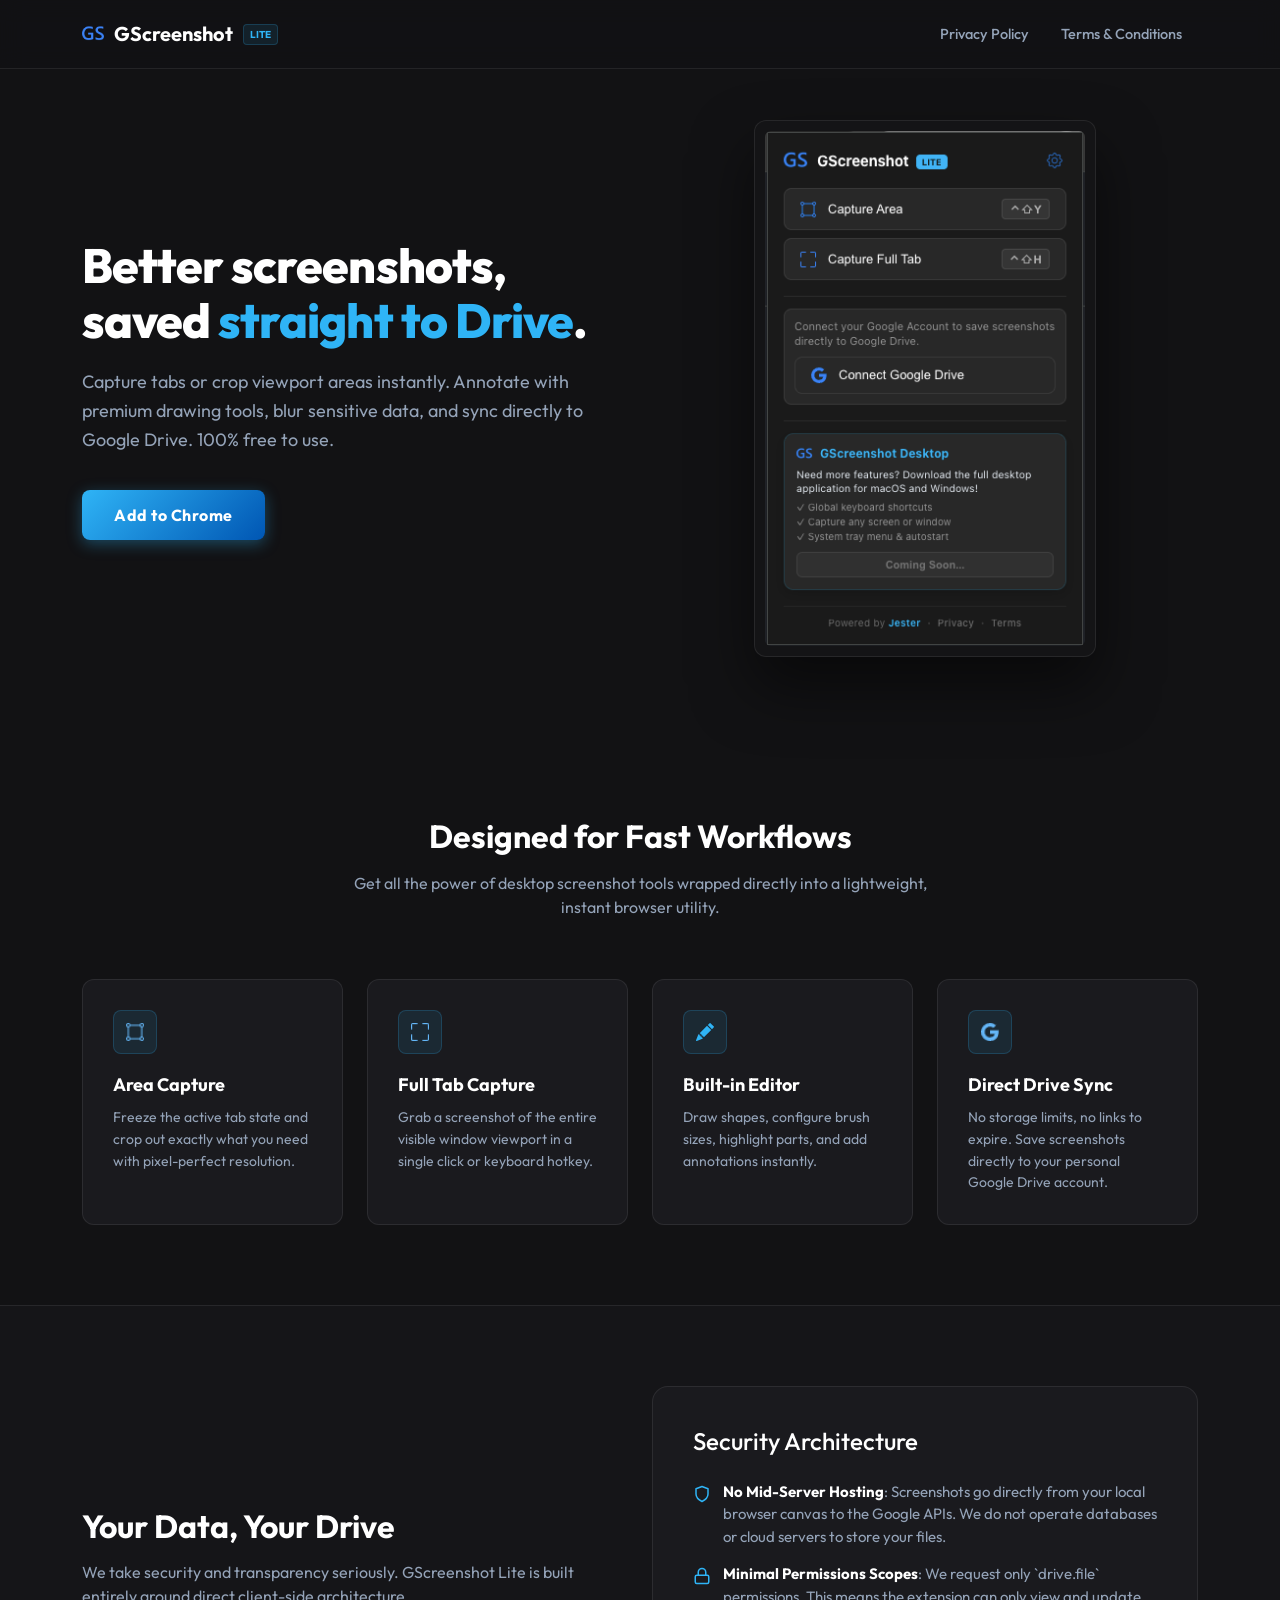
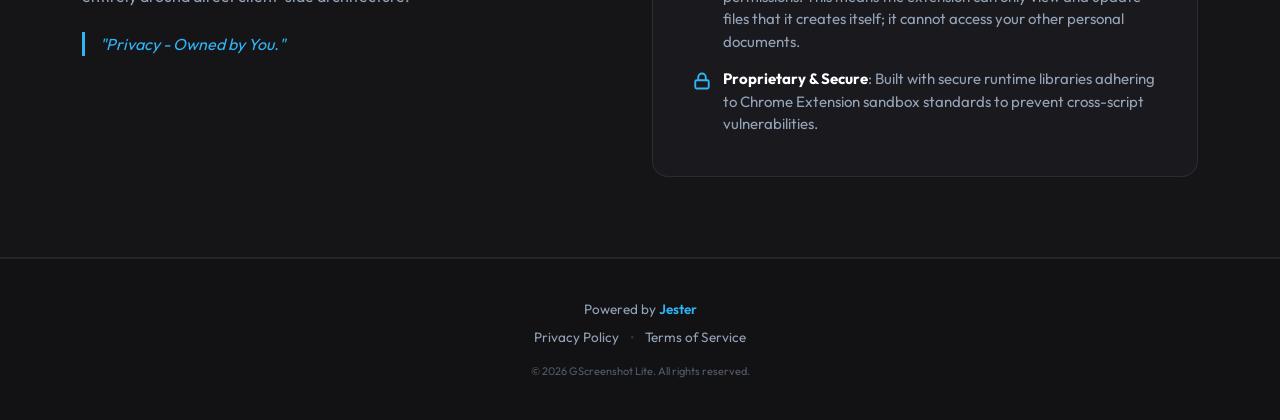
==== index.html @ 14235526 "feat: initialize landing page with project assets and documentation" ====
<!DOCTYPE html>
<html lang="en">

<head>
  <meta charset="UTF-8">
  <script>const preloaderStartTime = Date.now();</script>
  <meta name="viewport" content="width=device-width, initial-scale=1.0">

  <!-- Primary Meta Tags -->
  <title>GScreenshot Lite - Lightweight Screenshot Editor for Chrome</title>
  <meta name="title" content="GScreenshot Lite - Lightweight Screenshot Editor for Chrome">
  <meta name="description"
    content="Capture your browser tab or selected viewport areas, edit with clean tools, and save screenshots directly to Google Drive. 100% free to use.">
  <meta name="keywords"
    content="GScreenshot, GScreenshot Lite, Chrome Extension, screenshot tool, screen capture, Google Drive, image editor">
  <link rel="canonical" href="https://i-am-jester.github.io/GScreenshot-Lite/">

  <!-- Open Graph / Facebook -->
  <meta property="og:type" content="website">
  <meta property="og:url" content="https://i-am-jester.github.io/GScreenshot-Lite/">
  <meta property="og:title" content="GScreenshot Lite - Lightweight Screenshot Editor for Chrome">
  <meta property="og:description"
    content="Capture your browser tab or selected viewport areas, edit with clean tools, and save screenshots directly to Google Drive. 100% free to use.">
  <meta property="og:image" content="https://i-am-jester.github.io/GScreenshot-Lite/images/favicon.png">

  <!-- Twitter -->
  <meta property="twitter:card" content="summary_large_image">
  <meta property="twitter:url" content="https://i-am-jester.github.io/GScreenshot-Lite/">
  <meta property="twitter:title" content="GScreenshot Lite - Lightweight Screenshot Editor for Chrome">
  <meta property="twitter:description"
    content="Capture your browser tab or selected viewport areas, edit with clean tools, and save screenshots directly to Google Drive. 100% free to use.">
  <meta property="twitter:image" content="https://i-am-jester.github.io/GScreenshot-Lite/images/favicon.png">

  <!-- Bootstrap CSS -->
  <link href="css/bootstrap.min.css" rel="stylesheet">
  <!-- Custom Styles -->
  <link href="css/styles.css" rel="stylesheet">
  <!-- Favicon -->
  <link rel="icon" type="image/png" href="images/favicon.png">
</head>

<body>
  <!-- Preloader -->
  <div id="preloader">
    <div class="loader-container">
      <div class="glow"></div>
      <img src="images/favicon.png" alt="GS" class="main-logo">
      <span class="loader-lite-badge">LITE</span>
      <svg class="loader-ring" viewBox="0 0 100 100">
        <circle cx="50" cy="50" r="45" />
        <circle cx="50" cy="50" r="38" style="opacity: 0.3; animation-direction: reverse; animation-duration: 3s;" />
      </svg>
    </div>
  </div>
  <!-- Navigation Bar -->
  <nav class="navbar navbar-expand-lg navbar-dark navbar-custom fixed-top">
    <div class="container">
      <a class="navbar-brand navbar-brand-custom" href="#">
        <img src="images/favicon.png" alt="GS" width="22" height="22">
        GScreenshot <span class="brand-badge">Lite</span>
      </a>
      <button class="navbar-toggler" type="button" data-bs-toggle="collapse" data-bs-target="#navbarNav">
        <span class="navbar-toggler-icon"></span>
      </button>
      <div class="collapse navbar-collapse" id="navbarNav">
        <ul class="navbar-nav ms-auto">
          <li class="nav-item">
            <a class="nav-link nav-link-custom" href="privacy-policy.html">Privacy Policy</a>
          </li>
          <li class="nav-item">
            <a class="nav-link nav-link-custom" href="terms-and-conditions.html">Terms & Conditions</a>
          </li>
        </ul>
      </div>
    </div>
  </nav>

  <!-- Hero Section -->
  <header class="hero-section text-center text-lg-start d-flex align-items-center">
    <div class="container">
      <div class="row align-items-center">
        <div class="col-lg-6 mb-5 mb-lg-0">
          <h1 class="hero-title">Better screenshots,<br>saved <span>straight to Drive</span>.</h1>
          <p class="hero-subtitle">Capture tabs or crop viewport areas instantly. Annotate with premium drawing tools,
            blur sensitive data, and sync directly to Google Drive. 100% free to use.</p>
          <div class="hero-buttons">
            <a href="https://chromewebstore.google.com/" target="_blank" class="btn btn-accent">Add to Chrome</a>
          </div>
        </div>
        <div class="col-lg-6 text-center">
          <!-- Real screenshot preview of the extension interface -->
          <div
            style="background: rgba(255, 255, 255, 0.01); border: 1px solid var(--border); border-radius: 12px; padding: 10px; display: inline-block; box-shadow: 0 30px 60px rgba(0,0,0,0.5); max-width: 100%;">
            <img src="images/popup-preview.png" alt="GScreenshot Lite Interface"
              style="border-radius: 6px; width: 320px; max-width: 100%; height: auto; object-fit: contain;">
          </div>
        </div>
      </div>
    </div>
  </header>

  <!-- Features Section -->
  <section id="features" class="features-section">
    <div class="container">
      <div class="section-header">
        <h2 class="section-title">Designed for Fast Workflows</h2>
        <p class="section-desc">Get all the power of desktop screenshot tools wrapped directly into a lightweight,
          instant browser utility.</p>
      </div>
      <div class="row g-4">
        <div class="col-md-6 col-lg-3">
          <div class="feature-card">
            <div class="feature-icon-wrapper">
              <img src="images/tray/capture.png" alt="Capture Area" width="18" height="18"
                style="filter: brightness(0) saturate(100%) invert(69%) sepia(82%) saturate(1915%) hue-rotate(179deg) brightness(101%) contrast(95%);">
            </div>
            <h4>Area Capture</h4>
            <p>Freeze the active tab state and crop out exactly what you need with pixel-perfect resolution.</p>
          </div>
        </div>
        <div class="col-md-6 col-lg-3">
          <div class="feature-card">
            <div class="feature-icon-wrapper">
              <img src="images/tray/fullscreen.png" alt="Capture Full Tab" width="18" height="18"
                style="filter: brightness(0) saturate(100%) invert(69%) sepia(82%) saturate(1915%) hue-rotate(179deg) brightness(101%) contrast(95%);">
            </div>
            <h4>Full Tab Capture</h4>
            <p>Grab a screenshot of the entire visible window viewport in a single click or keyboard hotkey.</p>
          </div>
        </div>
        <div class="col-md-6 col-lg-3">
          <div class="feature-card">
            <div class="feature-icon-wrapper">
              <svg width="18" height="18" fill="currentColor" viewBox="0 0 16 16" style="color: var(--accent);">
                <path
                  d="M12.854.146a.5.5 0 0 0-.707 0L10.5 1.793 14.207 5.5l1.647-1.646a.5.5 0 0 0 0-.708l-3-3zm.646 6.061L9.793 2.5 3.293 9H3.5a.5.5 0 0 1 .5.5v.5h.5a.5.5 0 0 1 .5.5v.5h.5a.5.5 0 0 1 .5.5v.5h.5a.5.5 0 0 1 .5.5v.207l6.5-6.5zm-7.468 7.468A.5.5 0 0 1 6 13.5V13h-.5a.5.5 0 0 1-.5-.5V12h-.5a.5.5 0 0 1-.5-.5V11h-.5a.5.5 0 0 1-.5-.5V10h-.5a.499.499 0 0 1-.175-.03l-.179.178a.5.5 0 0 0-.11.168l-2 5a.5.5 0 0 0 .65.65l5-2a.5.5 0 0 0 .168-.11l.178-.178z" />
              </svg>
            </div>
            <h4>Built-in Editor</h4>
            <p>Draw shapes, configure brush sizes, highlight parts, and add annotations instantly.</p>
          </div>
        </div>
        <div class="col-md-6 col-lg-3">
          <div class="feature-card">
            <div class="feature-icon-wrapper">
              <img src="images/tray/google.png" alt="Google Drive Sync" width="18" height="18"
                style="filter: brightness(0) saturate(100%) invert(69%) sepia(82%) saturate(1915%) hue-rotate(179deg) brightness(101%) contrast(95%);">
            </div>
            <h4>Direct Drive Sync</h4>
            <p>No storage limits, no links to expire. Save screenshots directly to your personal Google Drive account.
            </p>
          </div>
        </div>
      </div>
    </div>
  </section>

  <!-- Security Section (Crucial for Google Review) -->
  <section id="security" class="security-section">
    <div class="container">
      <div class="row align-items-center">
        <div class="col-lg-6 mb-5 mb-lg-0 text-center text-lg-start">
          <h2 class="section-title">Your Data, Your Drive</h2>
          <p class="section-desc mb-4" style="margin-left: 0;">We take security and transparency seriously. GScreenshot
            Lite is built entirely around direct client-side architecture.</p>
          <div class="d-inline-block"
            style="border-left: 3px solid var(--accent); padding-left: 15px; text-align: left;">
            <p class="mb-0" style="font-style: italic; color: var(--accent);">"Privacy - Owned by You."</p>
          </div>
        </div>
        <div class="col-lg-6">
          <div class="security-card">
            <h4>Security Architecture</h4>
            <ul class="security-list">
              <li>
                <svg width="18" height="18" viewBox="0 0 24 24" fill="none" stroke="currentColor" stroke-width="2"
                  stroke-linecap="round" stroke-linejoin="round">
                  <path d="M12 22s8-4 8-10V5l-8-3-8 3v7c0 6 8 10 8 10z"></path>
                </svg>
                <span><strong>No Mid-Server Hosting</strong>: Screenshots go directly from your local browser canvas to
                  the Google APIs. We do not operate databases or cloud servers to store your files.</span>
              </li>
              <li>
                <svg width="18" height="18" viewBox="0 0 24 24" fill="none" stroke="currentColor" stroke-width="2"
                  stroke-linecap="round" stroke-linejoin="round">
                  <rect x="3" y="11" width="18" height="11" rx="2" ry="2"></rect>
                  <path d="M7 11V7a5 5 0 0 1 10 0v4"></path>
                </svg>
                <span><strong>Minimal Permissions Scopes</strong>: We request only `drive.file` permissions. This means
                  the extension can only view and update files that it creates itself; it cannot access your other
                  personal documents.</span>
              </li>
              <li>
                <svg width="18" height="18" viewBox="0 0 24 24" fill="none" stroke="currentColor" stroke-width="2.5"
                  stroke-linecap="round" stroke-linejoin="round">
                  <rect x="3" y="11" width="18" height="11" rx="2" ry="2"></rect>
                  <path d="M7 11V7a5 5 0 0 1 10 0v4"></path>
                </svg>
                <span><strong>Proprietary & Secure</strong>: Built with secure runtime libraries adhering to Chrome
                  Extension sandbox standards to prevent cross-script vulnerabilities.</span>
              </li>
            </ul>
          </div>
        </div>
      </div>
    </div>
  </section>

  <!-- Footer -->
  <footer class="footer-custom">
    <div class="container text-center">
      <p class="mb-2">Powered by <a href="https://github.com/i-am-jester" target="_blank"
          style="font-weight: 600; color: var(--accent);">Jester</a></p>
      <div class="footer-links">
        <a href="privacy-policy.html">Privacy Policy</a>
        <span class="footer-dot">•</span>
        <a href="terms-and-conditions.html">Terms of Service</a>
      </div>
      <p class="mt-3 mb-0" style="font-size: 11px; opacity: 0.5;">&copy; 2026 GScreenshot Lite. All rights reserved.</p>
    </div>
  </footer>

  <!-- Bootstrap JS -->
  <script src="js/bootstrap.bundle.min.js"></script>
  <script src="js/main.js"></script>
</body>

</html>
---- css/styles.css ----
/* GScreenshot Lite Landing Page Styles */
@import url('https://fonts.googleapis.com/css2?family=Outfit:wght@300;400;500;600;700&display=swap');

:root {
  --bg-dark: #121214;
  --bg-card: #1a1a1e;
  --accent: #2fb4f6;
  --accent-glow: rgba(47, 180, 246, 0.3);
  --accent-hover: #62c5f9;
  --text-main: #ffffff;
  --text-muted: #94a3b8;
  --border: rgba(255, 255, 255, 0.08);
  --border-glow: rgba(47, 180, 246, 0.2);
  --nav-bg: rgba(18, 18, 20, 0.85);
}

body {
  background-color: var(--bg-dark);
  color: var(--text-main);
  font-family: 'Outfit', sans-serif;
  overflow-x: hidden;
}

/* Navbar */
.navbar-custom {
  background-color: var(--nav-bg);
  backdrop-filter: blur(12px);
  -webkit-backdrop-filter: blur(12px);
  border-bottom: 1px solid var(--border);
  padding: 14px 0;
  transition: all 0.3s ease;
}

.navbar-brand-custom {
  font-weight: 700;
  font-size: 20px;
  color: var(--text-main) !important;
  display: flex;
  align-items: center;
  gap: 10px;
  text-decoration: none;
}

.brand-badge {
  background: rgba(47, 180, 246, 0.1);
  color: var(--accent);
  border: 1px solid rgba(47, 180, 246, 0.2);
  font-size: 10px;
  font-weight: 700;
  padding: 2px 6px;
  border-radius: 4px;
  text-transform: uppercase;
}

.nav-link-custom {
  color: var(--text-muted) !important;
  font-weight: 500;
  font-size: 14.5px;
  transition: color 0.2s ease;
  padding: 8px 16px !important;
}

.nav-link-custom:hover,
.nav-link-custom.active {
  color: var(--accent) !important;
}

/* Hero Section */
.hero-section {
  position: relative;
  padding: 120px 0 80px 0;
  z-index: 1;
}

.hero-title {
  font-size: 48px;
  font-weight: 800;
  line-height: 1.15;
  letter-spacing: -0.02em;
  margin-bottom: 20px;
}

.hero-title span {
  color: var(--accent);
}

.hero-subtitle {
  font-size: 18px;
  color: var(--text-muted);
  line-height: 1.6;
  margin-bottom: 35px;
  max-width: 580px;
}

.btn-accent {
  background: linear-gradient(135deg, #2fb4f6 0%, #0056b3 100%);
  color: #ffffff !important;
  font-weight: 700;
  padding: 13px 32px;
  border-radius: 8px;
  transition: all 0.25s ease;
  border: none;
  box-shadow: 0 4px 15px rgba(47, 180, 246, 0.35);
  letter-spacing: 0.5px;
  display: inline-flex;
  align-items: center;
  justify-content: center;
}

.btn-accent:hover {
  background: linear-gradient(135deg, #5fcaff 0%, #004494 100%);
  transform: translateY(-2px);
  box-shadow: 0 6px 22px rgba(47, 180, 246, 0.55);
}

.btn-secondary-custom {
  background-color: rgba(255, 255, 255, 0.04);
  color: var(--text-main) !important;
  border: 1px solid var(--border);
  font-weight: 600;
  padding: 12px 28px;
  border-radius: 8px;
  transition: all 0.2s ease;
  margin-left: 12px;
}

.btn-secondary-custom:hover {
  background-color: rgba(255, 255, 255, 0.08);
  border-color: rgba(255, 255, 255, 0.15);
  transform: translateY(-1px);
}

/* Features */
.features-section {
  padding: 80px 0;
  position: relative;
  z-index: 1;
}

.section-header {
  text-align: center;
  margin-bottom: 60px;
}

.section-title {
  font-size: 32px;
  font-weight: 700;
  margin-bottom: 15px;
}

.section-desc {
  color: var(--text-muted);
  font-size: 16px;
  max-width: 600px;
  margin: 0 auto;
}

.feature-card {
  background-color: var(--bg-card);
  border: 1px solid var(--border);
  border-radius: 12px;
  padding: 30px;
  height: 100%;
  transition: all 0.3s ease;
}

.feature-card:hover {
  border-color: var(--border-glow);
  transform: translateY(-3px);
  box-shadow: 0 12px 30px rgba(0, 0, 0, 0.2);
}

.feature-icon-wrapper {
  width: 44px;
  height: 44px;
  background: rgba(47, 180, 246, 0.1);
  border: 1px solid rgba(47, 180, 246, 0.2);
  border-radius: 8px;
  display: flex;
  align-items: center;
  justify-content: center;
  color: var(--accent);
  margin-bottom: 20px;
}

.feature-card h4 {
  font-weight: 700;
  font-size: 18px;
  margin-bottom: 12px;
}

.feature-card p {
  color: var(--text-muted);
  font-size: 14px;
  line-height: 1.55;
  margin: 0;
}

/* Security / Google OAuth Section */
.security-section {
  padding: 80px 0;
  background-color: rgba(26, 26, 30, 0.4);
  border-top: 1px solid var(--border);
  border-bottom: 1px solid var(--border);
  position: relative;
  z-index: 1;
}

.security-card {
  background: var(--bg-card);
  border: 1px solid var(--border);
  border-radius: 16px;
  padding: 40px;
}

.security-list {
  list-style: none;
  padding: 0;
  margin: 25px 0 0 0;
  display: flex;
  flex-direction: column;
  gap: 15px;
}

.security-list li {
  display: flex;
  gap: 12px;
  font-size: 15px;
  color: var(--text-muted);
}

.security-list li svg {
  color: var(--accent);
  flex-shrink: 0;
  margin-top: 4px;
}

.security-list li strong {
  color: var(--text-main);
}

/* Info Pages Style (Privacy & Terms) */
.info-page-container {
  padding: 140px 0 100px 0;
  min-height: 80vh;
}

.info-content-card {
  background-color: var(--bg-card);
  border: 1px solid var(--border);
  border-radius: 16px;
  padding: 50px;
}

.info-content-card h1 {
  font-size: 36px;
  font-weight: 800;
  margin-bottom: 15px;
}

.info-content-card h2 {
  font-size: 20px;
  font-weight: 700;
  margin-top: 40px;
  margin-bottom: 15px;
  color: var(--accent);
  border-bottom: 1px solid rgba(255, 255, 255, 0.05);
  padding-bottom: 8px;
}

.info-content-card p,
.info-content-card li {
  font-size: 15px;
  color: var(--text-muted) !important;
  line-height: 1.65;
}

.info-content-card ul {
  padding-left: 20px;
  margin-bottom: 20px;
}

.info-content-card li {
  margin-bottom: 8px;
}

/* Footer */
.footer-custom {
  background-color: var(--bg-dark);
  border-top: 1px solid var(--border);
  padding: 40px 0;
  font-size: 13.5px;
  color: var(--text-muted);
  position: relative;
  z-index: 1;
}

.footer-custom a {
  color: var(--text-muted);
  text-decoration: none;
  transition: color 0.15s ease;
}

.footer-custom a:hover {
  color: var(--accent);
}

.footer-dot {
  color: rgba(255, 255, 255, 0.15);
  margin: 0 8px;
  user-select: none;
}

/* --- PRELOADER STYLES --- */
#preloader {
  position: fixed;
  top: 0;
  left: 0;
  width: 100%;
  height: 100%;
  background-color: var(--bg-dark);
  display: flex;
  justify-content: center;
  align-items: center;
  z-index: 99999;
  transition: opacity 0.6s ease, visibility 0.6s;
}

#preloader.fade-out {
  opacity: 0;
  visibility: hidden;
}

.loader-container {
  position: relative;
  width: 240px;
  height: 240px;
  display: flex;
  justify-content: center;
  align-items: center;
}

.main-logo {
  width: 80px;
  height: auto;
  z-index: 5;
  filter: drop-shadow(0 0 20px rgba(47, 180, 246, 0.45));
  animation: logo-pulse 2s cubic-bezier(0.4, 0, 0.2, 1) infinite;
}

.loader-lite-badge {
  position: absolute;
  bottom: 52px;
  background-color: rgba(47, 180, 246, 0.1);
  color: var(--accent);
  font-size: 11px;
  font-weight: 800;
  padding: 2px 8px;
  border-radius: 4px;
  letter-spacing: 1px;
  box-shadow: 0 0 10px rgba(47, 180, 246, 0.5);
  z-index: 6;
  animation: logo-pulse 2s cubic-bezier(0.3, 0, 0.8, 1) infinite;
  text-transform: uppercase;
  border: 1px solid rgba(47, 180, 246, 0.2);
}

.loader-ring {
  position: absolute;
  width: 180px;
  height: 180px;
}

.loader-ring circle {
  fill: none;
  stroke: var(--accent);
  stroke-width: 2.5;
  stroke-linecap: round;
  stroke-dasharray: 80 300;
  filter: drop-shadow(0 0 6px var(--accent));
  transform-origin: center;
  animation: rotate-ring 1.8s linear infinite;
}

.glow {
  position: absolute;
  width: 140px;
  height: 140px;
  background: var(--accent);
  border-radius: 50%;
  filter: blur(50px);
  opacity: 0.18;
  animation: glow-breath 2s ease-in-out infinite;
}

@keyframes rotate-ring {
  0% {
    transform: rotate(0deg);
  }

  100% {
    transform: rotate(360deg);
  }
}

@keyframes logo-pulse {

  0%,
  100% {
    transform: scale(1);
    opacity: 1;
  }

  50% {
    transform: scale(1.06);
    opacity: 0.92;
  }
}

@keyframes glow-breath {

  0%,
  100% {
    transform: scale(1);
    opacity: 0.15;
  }

  50% {
    transform: scale(1.15);
    opacity: 0.25;
  }
}
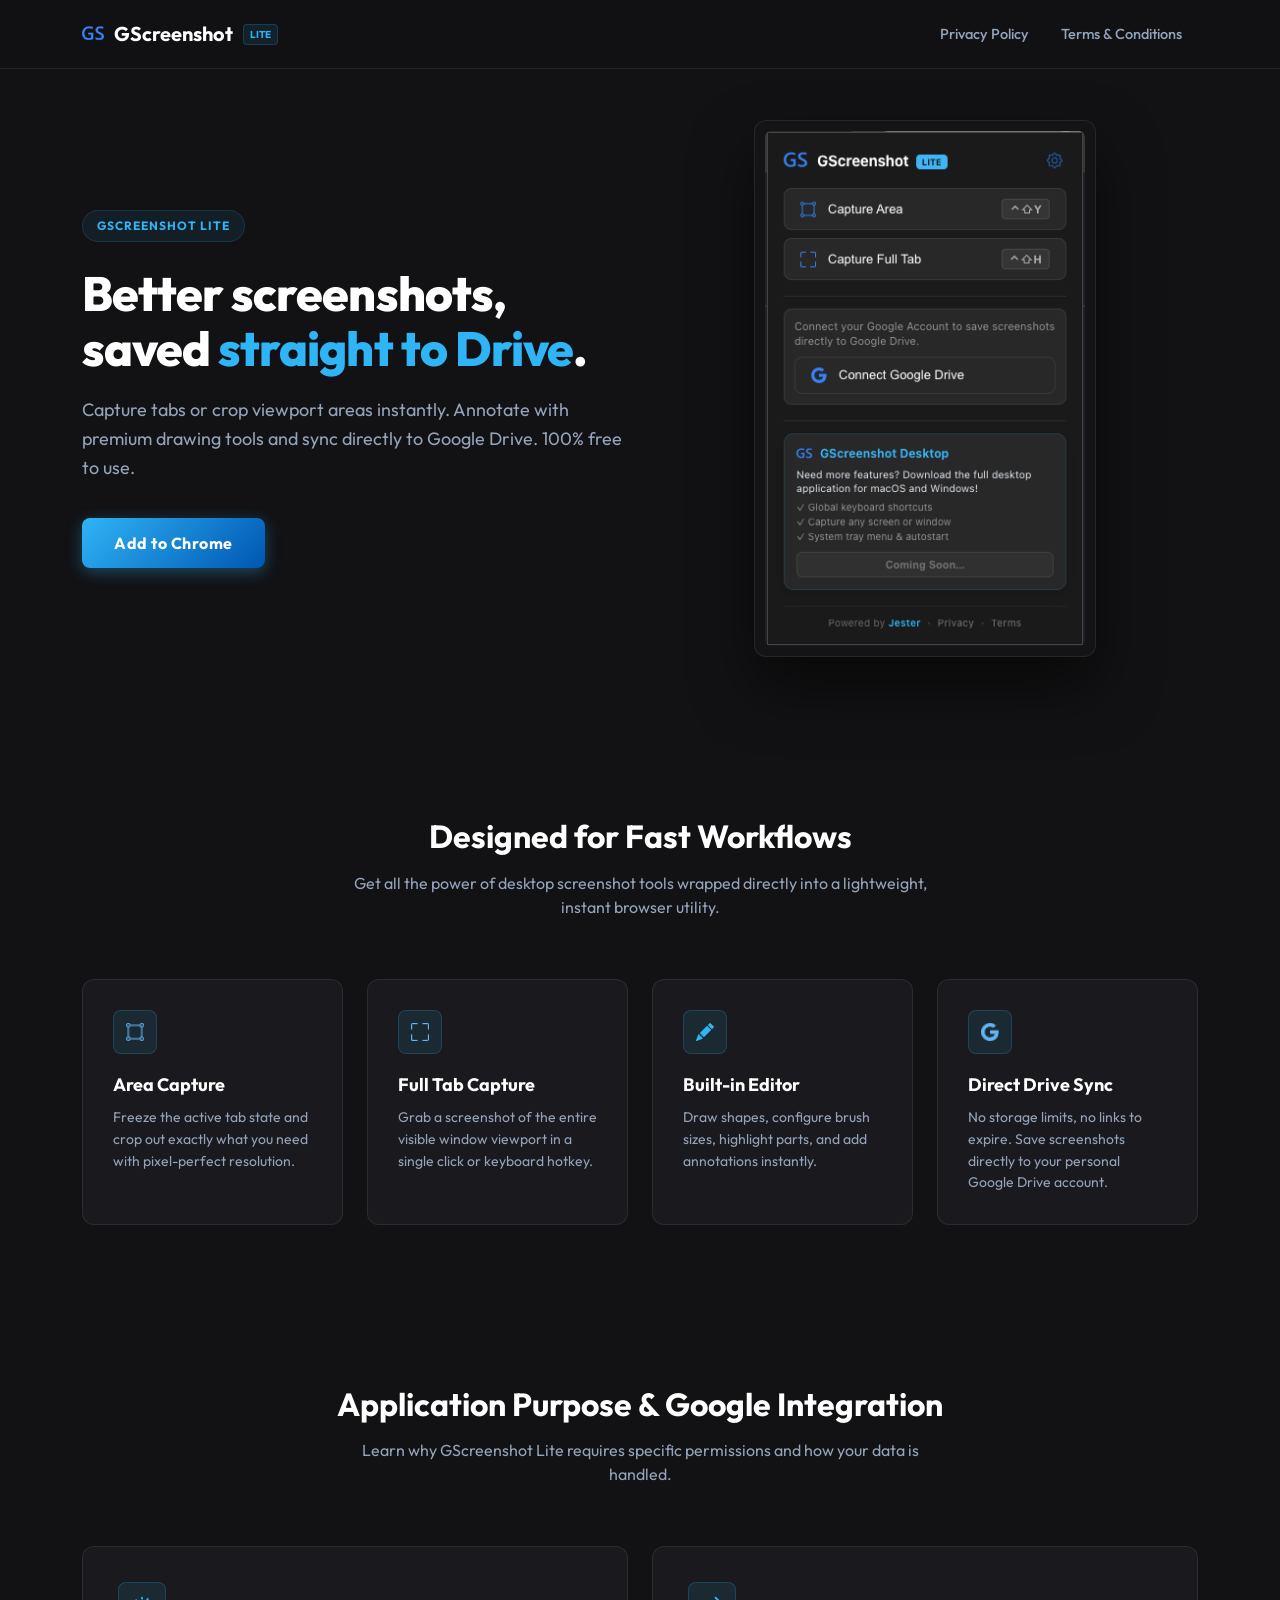
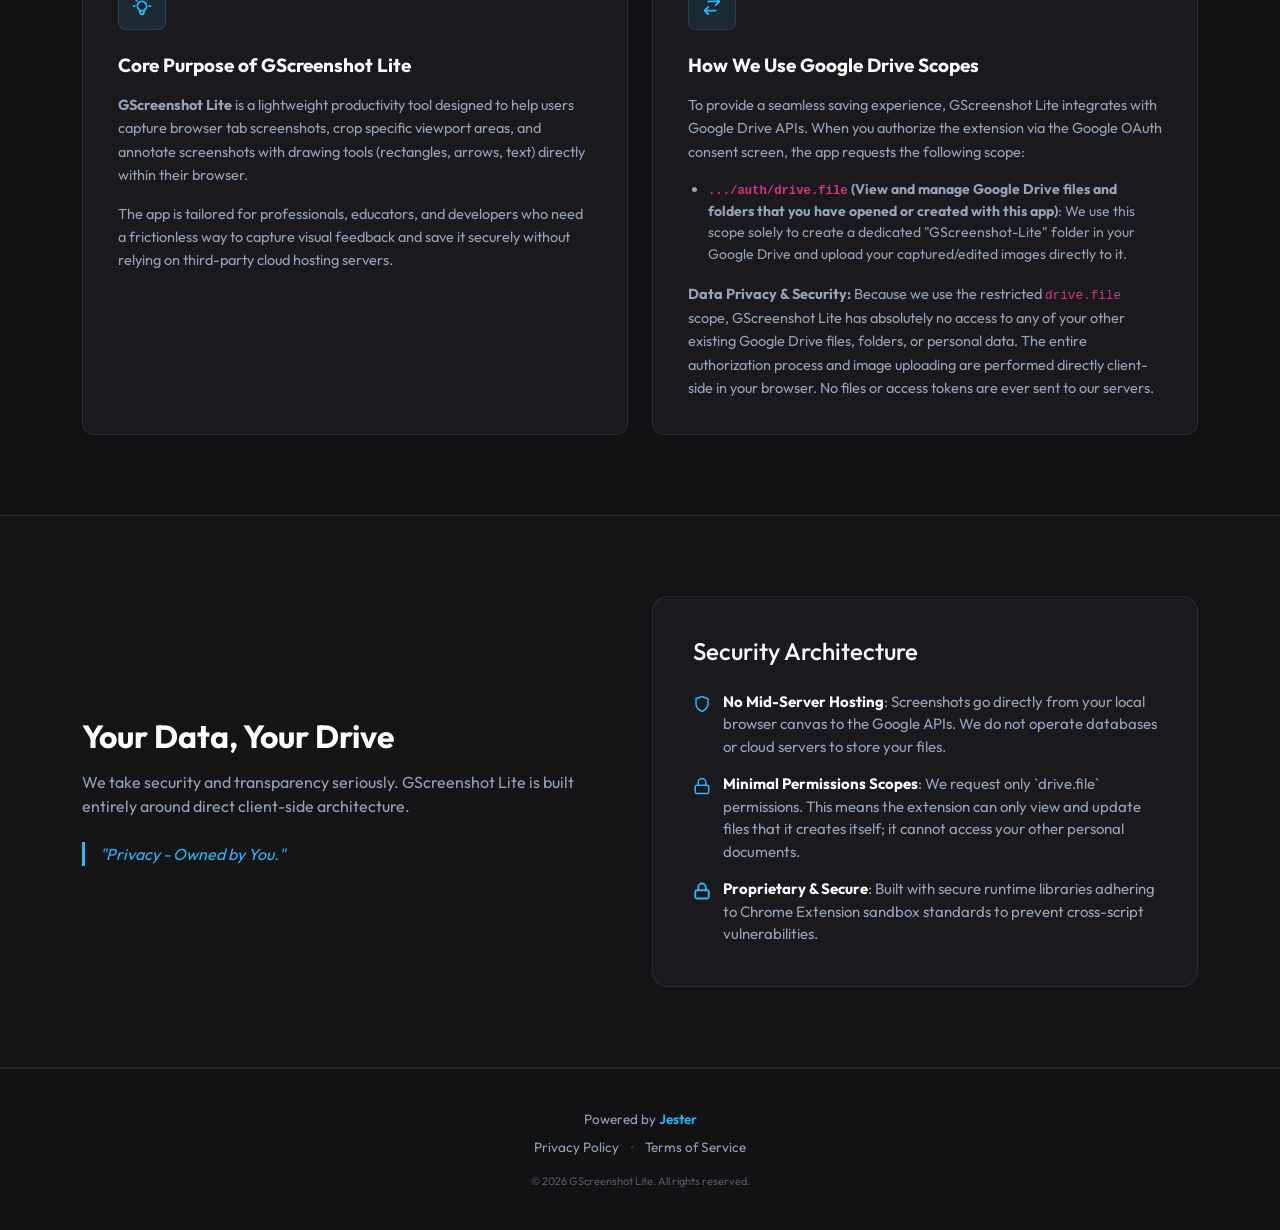
==== commit 6c9b6930: "feat: add Purpose and OAuth integration section and improve branding accessibility" ====
--- a/index.html
+++ b/index.html
@@ -55,8 +55,8 @@
   <!-- Navigation Bar -->
   <nav class="navbar navbar-expand-lg navbar-dark navbar-custom fixed-top">
     <div class="container">
-      <a class="navbar-brand navbar-brand-custom" href="#">
-        <img src="images/favicon.png" alt="GS" width="22" height="22">
+      <a class="navbar-brand navbar-brand-custom" href="#" aria-label="GScreenshot Lite">
+        <img src="images/favicon.png" alt="GScreenshot Lite Logo" width="22" height="22">
         GScreenshot <span class="brand-badge">Lite</span>
       </a>
       <button class="navbar-toggler" type="button" data-bs-toggle="collapse" data-bs-target="#navbarNav">
@@ -80,9 +80,10 @@
     <div class="container">
       <div class="row align-items-center">
         <div class="col-lg-6 mb-5 mb-lg-0">
+          <div class="app-intro-tag">GScreenshot Lite</div>
           <h1 class="hero-title">Better screenshots,<br>saved <span>straight to Drive</span>.</h1>
-          <p class="hero-subtitle">Capture tabs or crop viewport areas instantly. Annotate with premium drawing tools,
-            blur sensitive data, and sync directly to Google Drive. 100% free to use.</p>
+          <p class="hero-subtitle">Capture tabs or crop viewport areas instantly. Annotate with premium drawing tools
+            and sync directly to Google Drive. 100% free to use.</p>
           <div class="hero-buttons">
             <a href="https://chromewebstore.google.com/" target="_blank" class="btn btn-accent">Add to Chrome</a>
           </div>
@@ -149,6 +150,58 @@
             <h4>Direct Drive Sync</h4>
             <p>No storage limits, no links to expire. Save screenshots directly to your personal Google Drive account.
             </p>
+          </div>
+        </div>
+      </div>
+    </div>
+  </section>
+
+  <!-- Purpose & OAuth Integration Section (Crucial for Google Verification) -->
+  <section id="purpose" class="purpose-section">
+    <div class="container">
+      <div class="section-header">
+        <h2 class="section-title">Application Purpose & Google Integration</h2>
+        <p class="section-desc">Learn why GScreenshot Lite requires specific permissions and how your data is handled.
+        </p>
+      </div>
+      <div class="row g-4">
+        <div class="col-md-6">
+          <div class="purpose-card h-100">
+            <div class="purpose-icon-wrapper">
+              <svg width="22" height="22" fill="none" stroke="currentColor" stroke-width="2" viewBox="0 0 24 24">
+                <path stroke-linecap="round" stroke-linejoin="round"
+                  d="M9.663 17h4.673M12 3v1m6.364.364l-.707.707M21 12h-1M4 12H3m3.343-5.657l-.707-.707m2.828 9.9a5 5 0 117.072 0l-.548.547A3.374 3.374 0 0014 18.469V19a2 2 0 11-4 0v-.531c0-.895-.356-1.754-.988-2.386l-.548-.547z" />
+              </svg>
+            </div>
+            <h4>Core Purpose of GScreenshot Lite</h4>
+            <p><strong>GScreenshot Lite</strong> is a lightweight productivity tool designed to help users capture
+              browser tab screenshots, crop specific viewport areas, and annotate screenshots with drawing tools
+              (rectangles, arrows, text) directly within their browser.</p>
+            <p>The app is tailored for professionals, educators, and developers who need a frictionless way to capture
+              visual feedback and save it securely without relying on third-party cloud hosting servers.</p>
+          </div>
+        </div>
+        <div class="col-md-6">
+          <div class="purpose-card h-100">
+            <div class="purpose-icon-wrapper">
+              <svg width="22" height="22" fill="none" stroke="currentColor" stroke-width="2" viewBox="0 0 24 24">
+                <path stroke-linecap="round" stroke-linejoin="round"
+                  d="M8 7h12m0 0l-4-4m4 4l-4 4m0 6H4m0 0l4 4m-4-4l4-4" />
+              </svg>
+            </div>
+            <h4>How We Use Google Drive Scopes</h4>
+            <p>To provide a seamless saving experience, GScreenshot Lite integrates with Google Drive APIs. When you
+              authorize the extension via the Google OAuth consent screen, the app requests the following scope:</p>
+            <ul class="purpose-scopes-list">
+              <li><strong><code>.../auth/drive.file</code> (View and manage Google Drive files and folders that you have
+                  opened or created with this app)</strong>: We use this scope solely to create a dedicated
+                "GScreenshot-Lite" folder in your Google Drive and upload your captured/edited images directly to it.
+              </li>
+            </ul>
+            <p><strong>Data Privacy & Security:</strong> Because we use the restricted <code>drive.file</code> scope,
+              GScreenshot Lite has absolutely no access to any of your other existing Google Drive files, folders, or
+              personal data. The entire authorization process and image uploading are performed directly client-side in
+              your browser. No files or access tokens are ever sent to our servers.</p>
           </div>
         </div>
       </div>
--- a/css/styles.css
+++ b/css/styles.css
@@ -72,6 +72,21 @@
   z-index: 1;
 }
 
+.app-intro-tag {
+  display: inline-flex;
+  align-items: center;
+  background: rgba(47, 180, 246, 0.08);
+  border: 1px solid rgba(47, 180, 246, 0.15);
+  color: var(--accent);
+  font-size: 12px;
+  font-weight: 700;
+  padding: 6px 14px;
+  border-radius: 20px;
+  margin-bottom: 24px;
+  text-transform: uppercase;
+  letter-spacing: 1px;
+}
+
 .hero-title {
   font-size: 48px;
   font-weight: 800;
@@ -194,6 +209,70 @@
   font-size: 14px;
   line-height: 1.55;
   margin: 0;
+}
+
+/* Purpose / OAuth Integration Section */
+.purpose-section {
+  padding: 80px 0;
+  position: relative;
+  z-index: 1;
+}
+
+.purpose-card {
+  background-color: var(--bg-card);
+  border: 1px solid var(--border);
+  border-radius: 12px;
+  padding: 35px;
+  height: 100%;
+  transition: all 0.3s ease;
+}
+
+.purpose-card:hover {
+  border-color: var(--border-glow);
+  transform: translateY(-3px);
+  box-shadow: 0 12px 30px rgba(0, 0, 0, 0.2);
+}
+
+.purpose-icon-wrapper {
+  width: 48px;
+  height: 48px;
+  background: rgba(47, 180, 246, 0.1);
+  border: 1px solid rgba(47, 180, 246, 0.2);
+  border-radius: 8px;
+  display: flex;
+  align-items: center;
+  justify-content: center;
+  color: var(--accent);
+  margin-bottom: 24px;
+}
+
+.purpose-card h4 {
+  font-weight: 700;
+  font-size: 19px;
+  margin-bottom: 16px;
+}
+
+.purpose-card p {
+  color: var(--text-muted);
+  font-size: 14.5px;
+  line-height: 1.6;
+  margin-bottom: 16px;
+}
+
+.purpose-card p:last-child {
+  margin-bottom: 0;
+}
+
+.purpose-scopes-list {
+  padding-left: 20px;
+  margin-bottom: 16px;
+}
+
+.purpose-scopes-list li {
+  color: var(--text-muted);
+  font-size: 14px;
+  line-height: 1.55;
+  margin-bottom: 8px;
 }
 
 /* Security / Google OAuth Section */
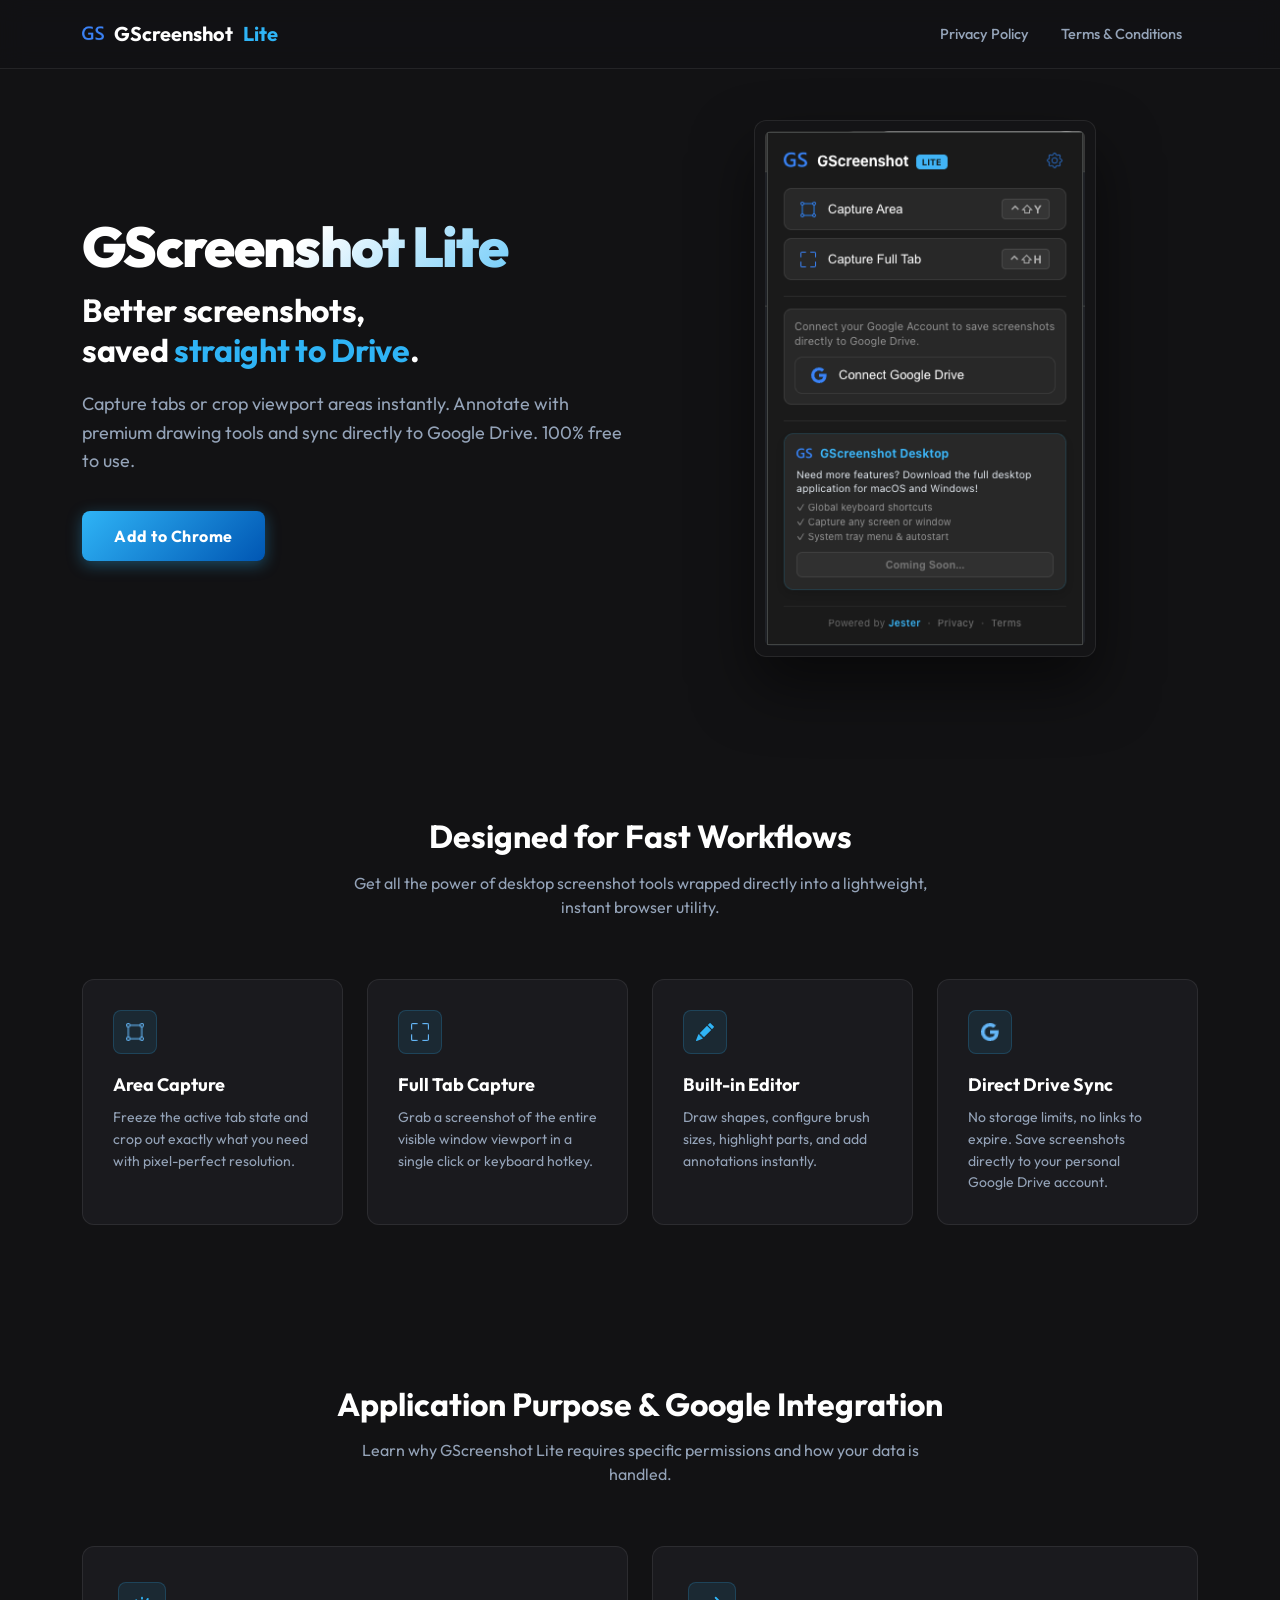
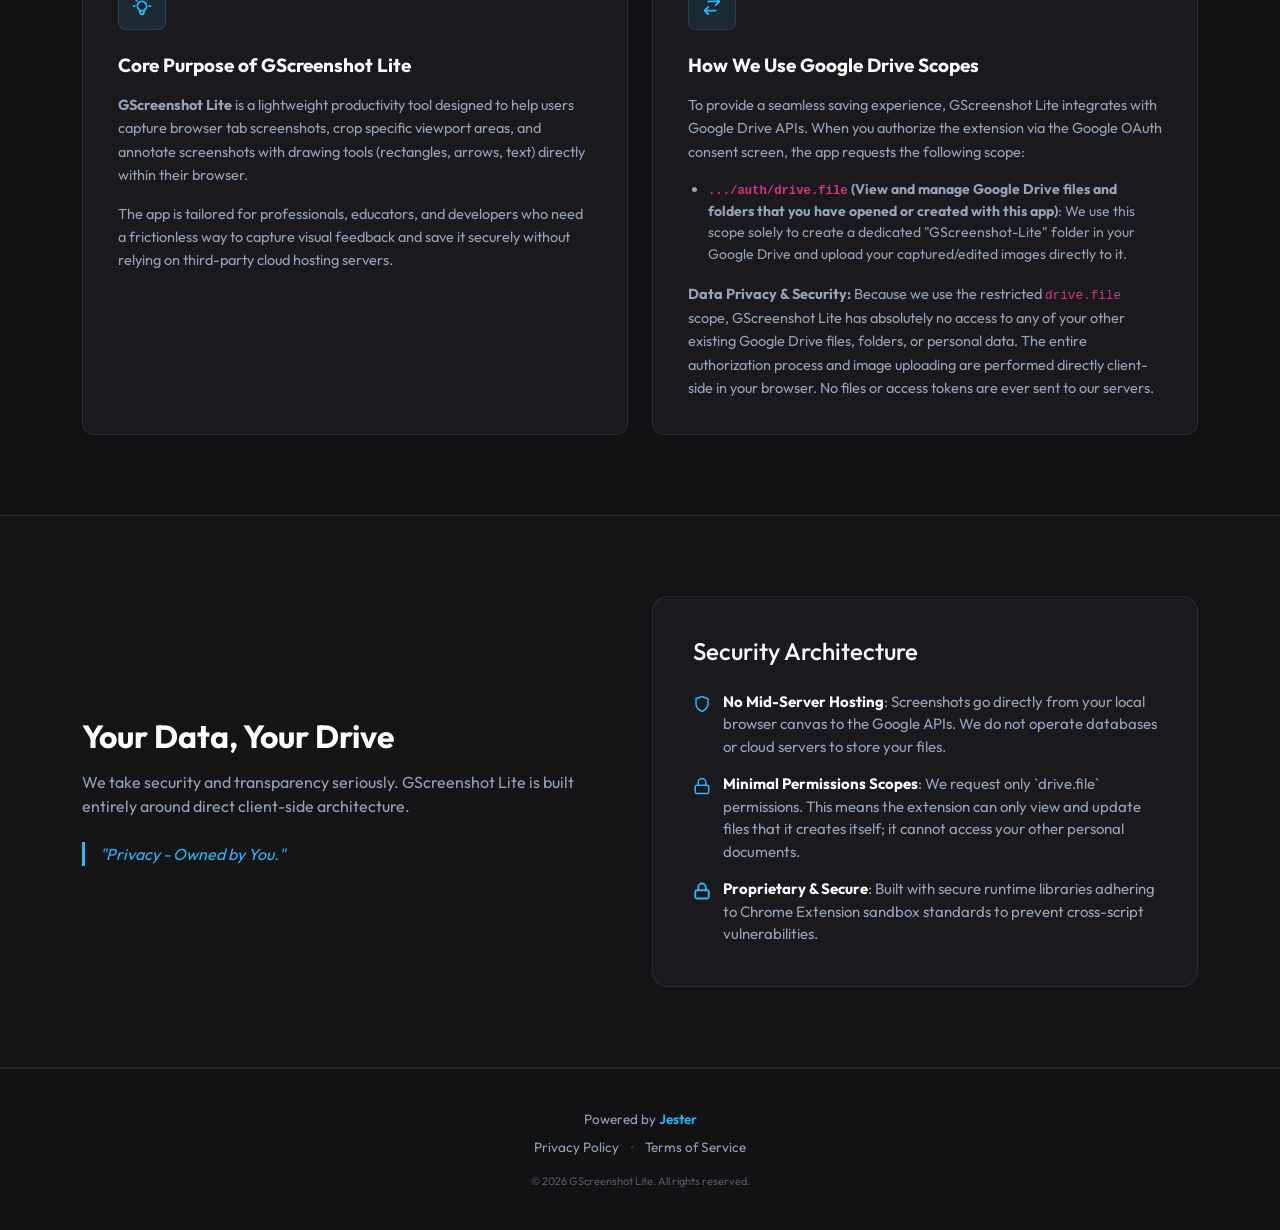
==== commit fd33b2de: "fix: ensure exact H1 title match for GScreenshot Lite to pass OAuth verification" ====
--- a/index.html
+++ b/index.html
@@ -57,7 +57,7 @@
     <div class="container">
       <a class="navbar-brand navbar-brand-custom" href="#" aria-label="GScreenshot Lite">
         <img src="images/favicon.png" alt="GScreenshot Lite Logo" width="22" height="22">
-        GScreenshot <span class="brand-badge">Lite</span>
+        GScreenshot <span style="color: var(--accent);">Lite</span>
       </a>
       <button class="navbar-toggler" type="button" data-bs-toggle="collapse" data-bs-target="#navbarNav">
         <span class="navbar-toggler-icon"></span>
@@ -80,10 +80,9 @@
     <div class="container">
       <div class="row align-items-center">
         <div class="col-lg-6 mb-5 mb-lg-0">
-          <div class="app-intro-tag">GScreenshot Lite</div>
-          <h1 class="hero-title">Better screenshots,<br>saved <span>straight to Drive</span>.</h1>
-          <p class="hero-subtitle">Capture tabs or crop viewport areas instantly. Annotate with premium drawing tools
-            and sync directly to Google Drive. 100% free to use.</p>
+          <h1 class="hero-title">GScreenshot Lite</h1>
+          <p class="hero-lead">Better screenshots,<br>saved <span>straight to Drive</span>.</p>
+          <p class="hero-subtitle">Capture tabs or crop viewport areas instantly. Annotate with premium drawing tools and sync directly to Google Drive. 100% free to use.</p>
           <div class="hero-buttons">
             <a href="https://chromewebstore.google.com/" target="_blank" class="btn btn-accent">Add to Chrome</a>
           </div>
--- a/css/styles.css
+++ b/css/styles.css
@@ -88,14 +88,26 @@
 }
 
 .hero-title {
-  font-size: 48px;
-  font-weight: 800;
-  line-height: 1.15;
-  letter-spacing: -0.02em;
+  font-size: 56px;
+  font-weight: 850;
+  line-height: 1.1;
+  letter-spacing: -0.03em;
+  margin-bottom: 12px;
+  background: linear-gradient(135deg, #ffffff 40%, var(--accent) 100%);
+  -webkit-background-clip: text;
+  -webkit-text-fill-color: transparent;
+}
+
+.hero-lead {
+  font-size: 32px;
+  font-weight: 700;
+  line-height: 1.25;
+  letter-spacing: -0.01em;
   margin-bottom: 20px;
-}
-
-.hero-title span {
+  color: var(--text-main);
+}
+
+.hero-lead span {
   color: var(--accent);
 }
 
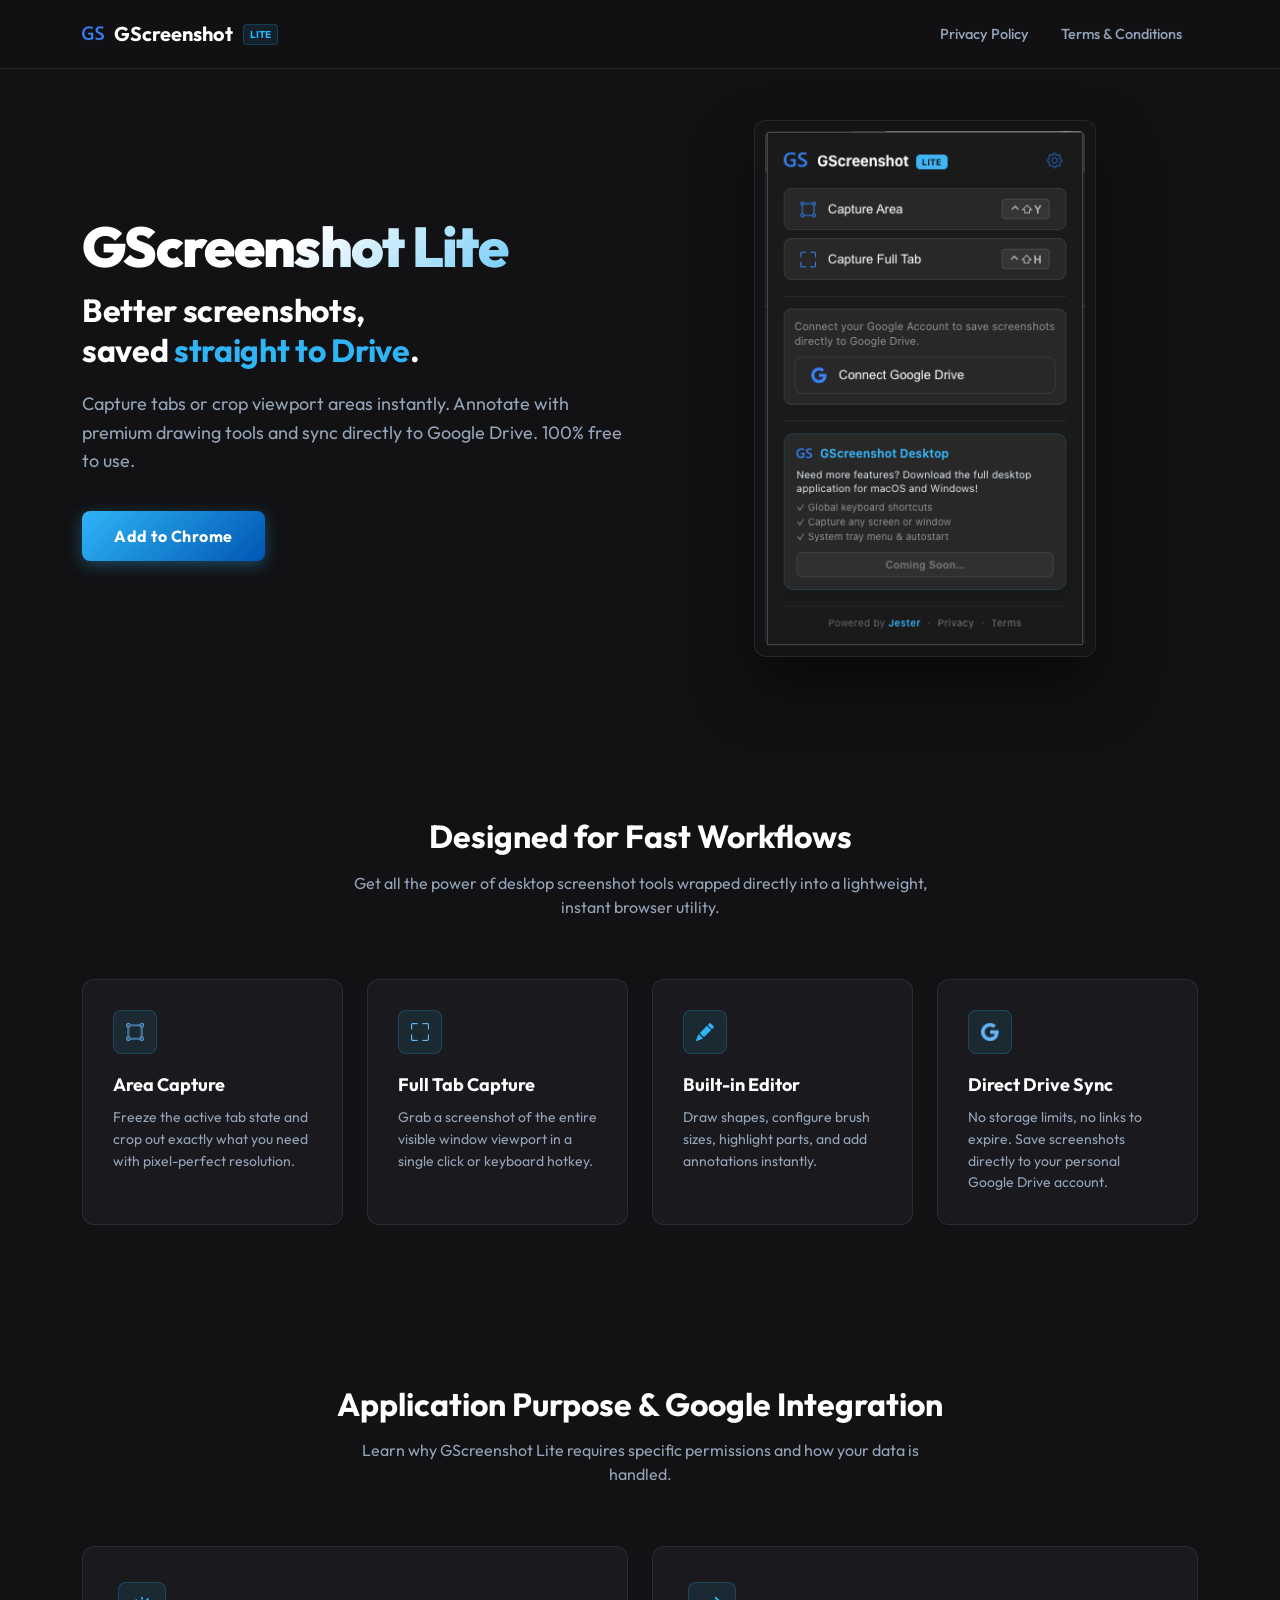
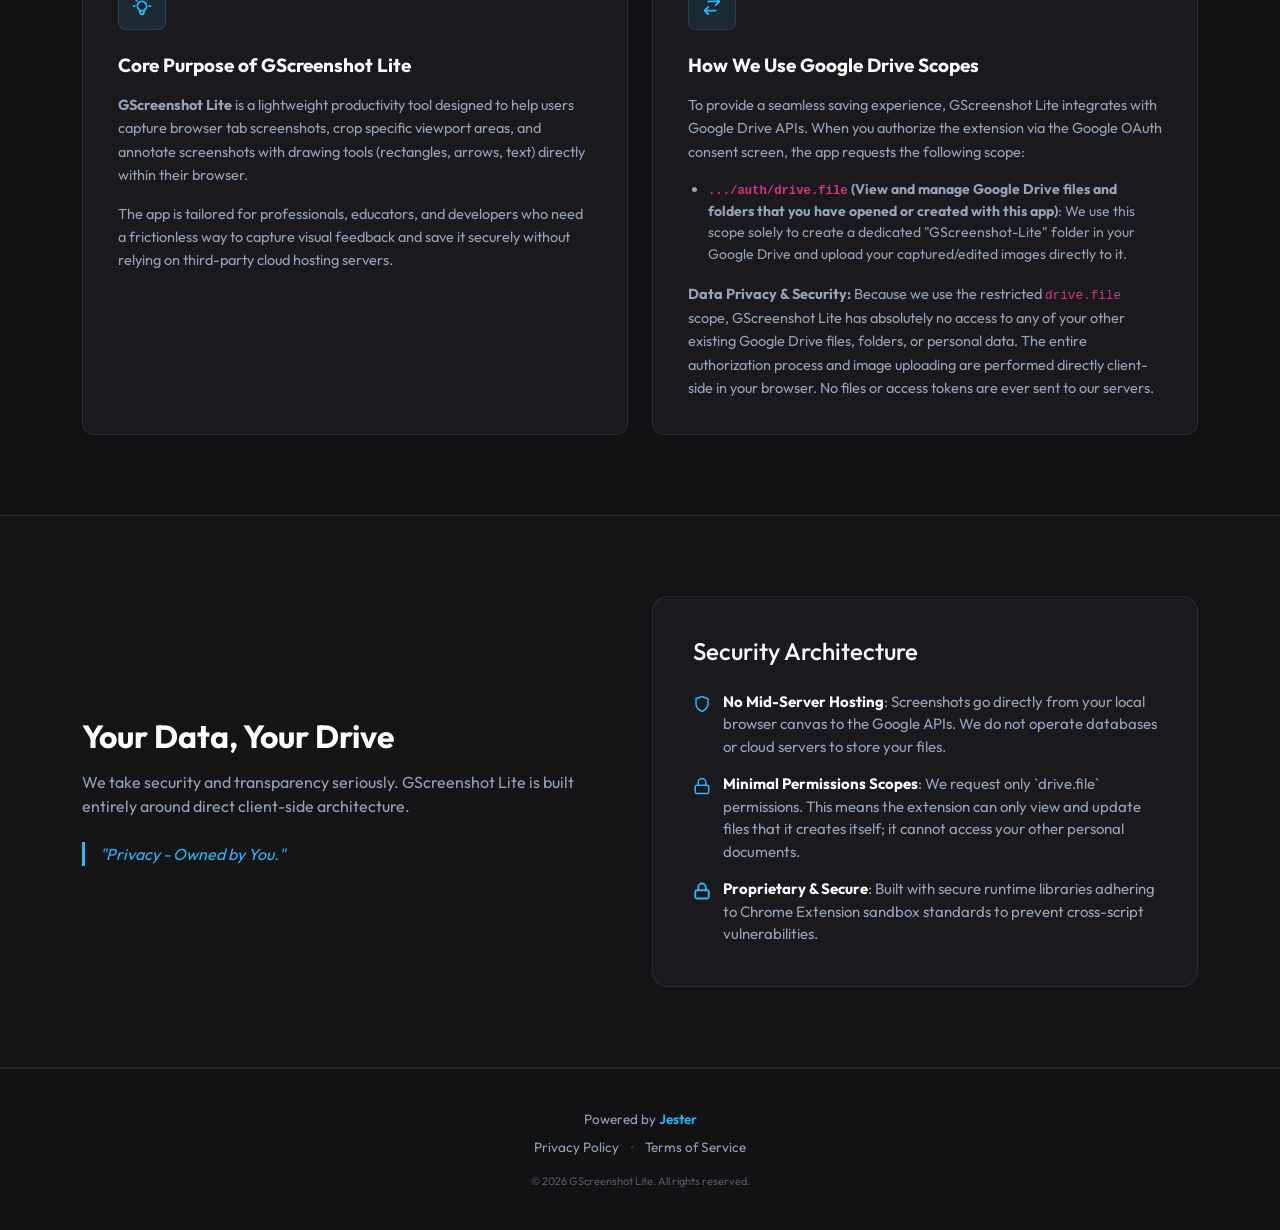
==== commit eb950c5c: "style: revert navbar brand name design back to the original badge style" ====
--- a/index.html
+++ b/index.html
@@ -57,7 +57,7 @@
     <div class="container">
       <a class="navbar-brand navbar-brand-custom" href="#" aria-label="GScreenshot Lite">
         <img src="images/favicon.png" alt="GScreenshot Lite Logo" width="22" height="22">
-        GScreenshot <span style="color: var(--accent);">Lite</span>
+        GScreenshot <span class="brand-badge">Lite</span>
       </a>
       <button class="navbar-toggler" type="button" data-bs-toggle="collapse" data-bs-target="#navbarNav">
         <span class="navbar-toggler-icon"></span>
